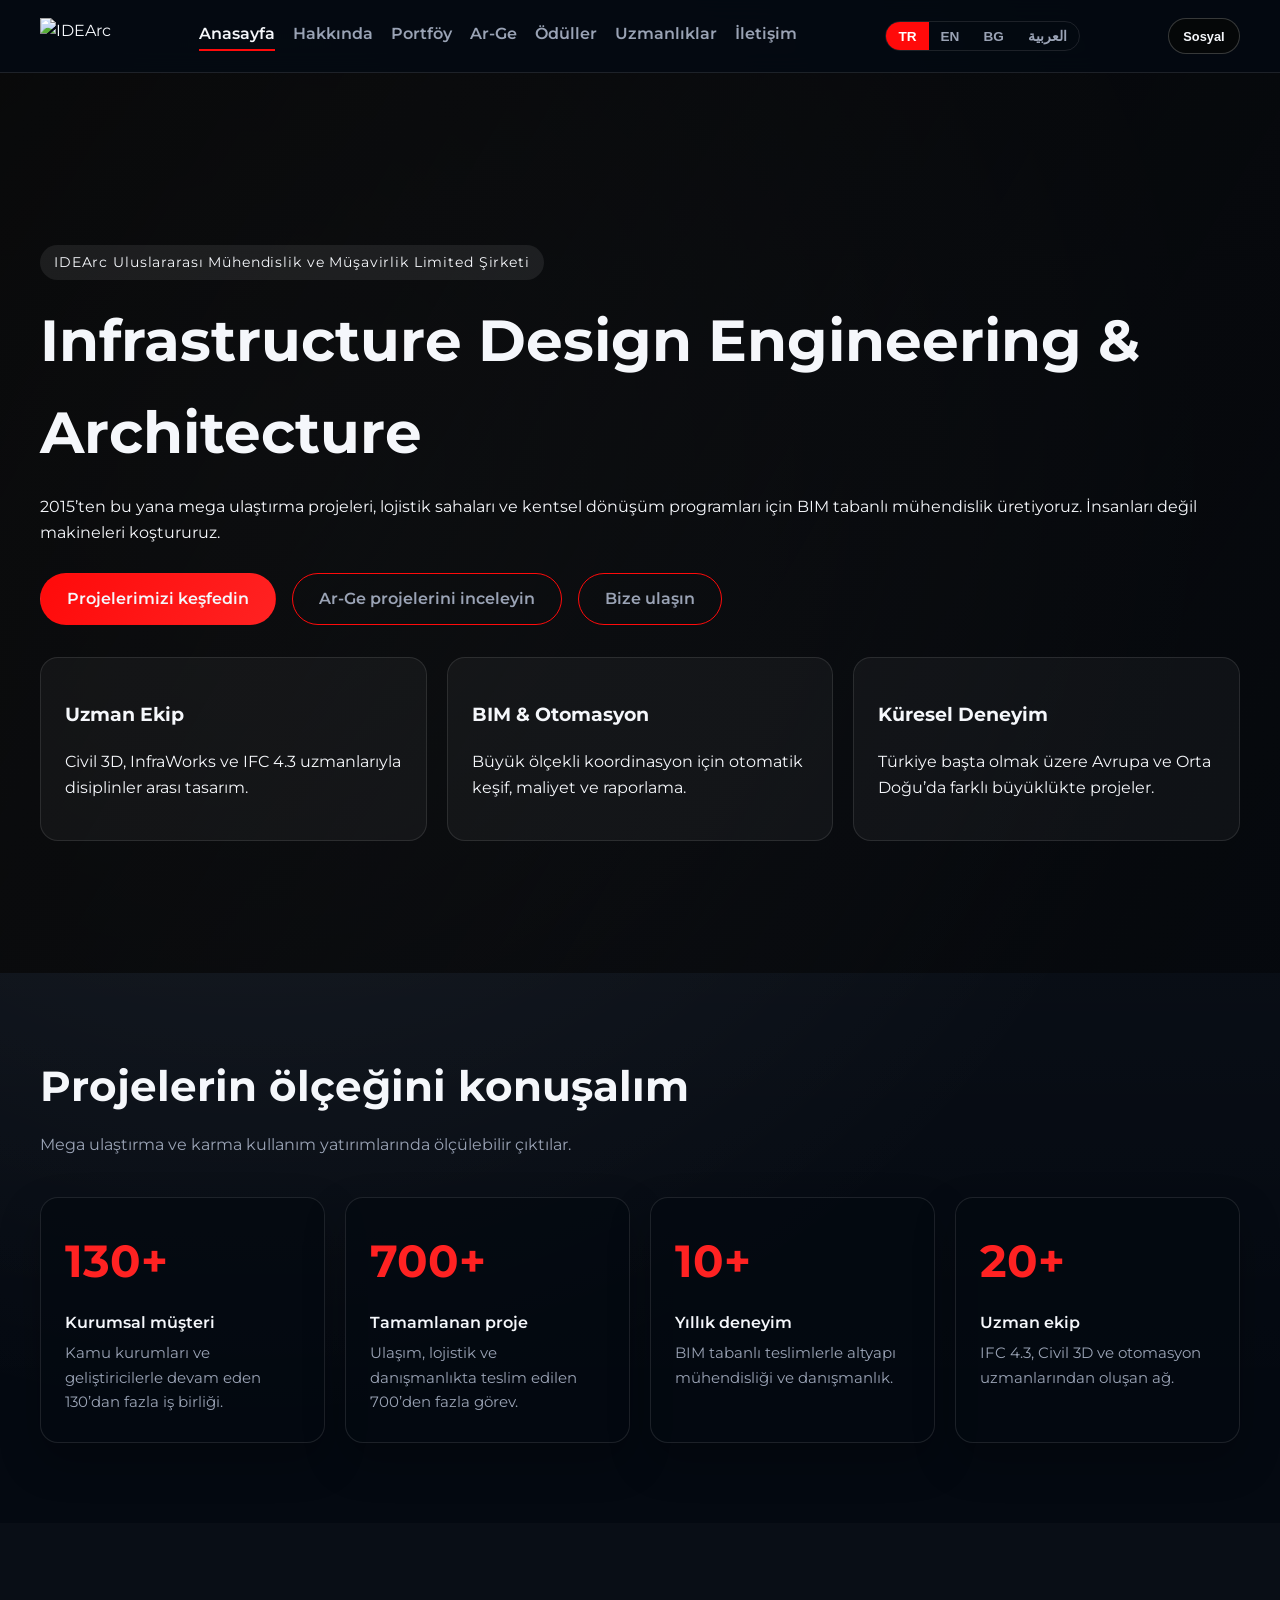
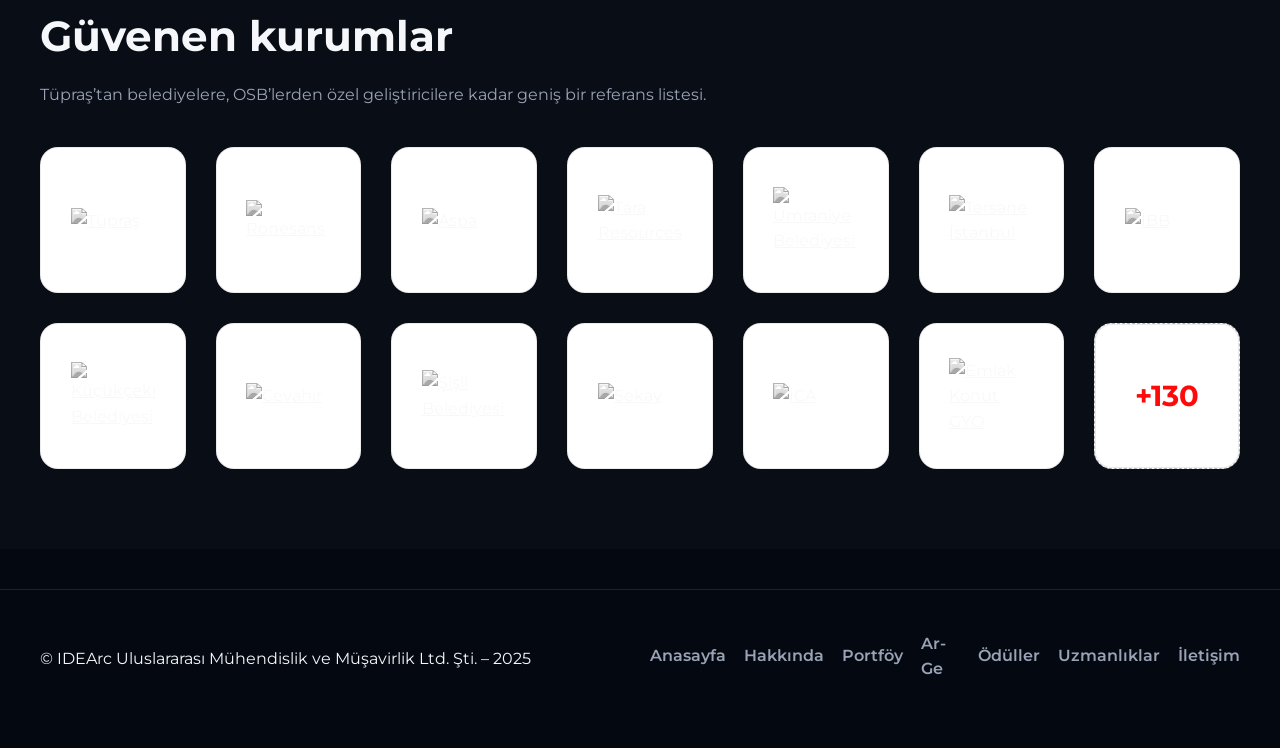
==== index.html @ c793e4f1 "Updated portfolio and awards." ====
<!DOCTYPE html>
<html lang="tr" data-lang="tr">
<head>
  <meta charset="UTF-8" />
  <meta name="viewport" content="width=device-width, initial-scale=1" />
  <title data-i18n="metaTitleHome">IDEArc | Altyapı tasarımı, BIM ve ulaştırma mühendisliği</title>
  <meta name="description" content="İstanbul merkezli IDEArc; mega ulaştırma ve lojistik yatırımları için BIM tabanlı altyapı tasarımı, yol projeleri ve otomasyon danışmanlığı sunar." data-i18n-meta="metaDescriptionHome" />
  <meta name="robots" content="index, follow" />
  <meta name="theme-color" content="#040911" />
  <link rel="canonical" href="https://idearc.com.tr/" />
  <link rel="preconnect" href="https://fonts.googleapis.com" />
  <link rel="preconnect" href="https://fonts.gstatic.com" crossorigin />
  <link href="https://fonts.googleapis.com/css2?family=Montserrat:wght@400;500;600;700&family=Roboto+Slab:wght@400;600&family=Cairo:wght@400;600&display=swap" rel="stylesheet" />
  <link rel="stylesheet" href="./assets/css/style.css" />
  <link rel="icon" type="image/png" sizes="128x128" href="./media/uploads/i.png" />
  <meta property="og:type" content="website" />
  <meta property="og:site_name" content="IDEArc" />
  <meta property="og:title" content="IDEArc | Altyapı tasarımı, BIM ve ulaştırma mühendisliği" data-i18n-meta="metaTitleHome" />
  <meta property="og:description" content="İstanbul merkezli IDEArc; mega ulaştırma ve lojistik yatırımları için BIM tabanlı altyapı tasarımı, yol projeleri ve otomasyon danışmanlığı sunar." data-i18n-meta="metaDescriptionHome" />
  <meta property="og:url" content="https://idearc.com.tr/" />
  <meta property="og:image" content="https://idearc.com.tr/media/uploads/i-1440x1440.png" />
  <meta property="og:image:width" content="1440" />
  <meta property="og:image:height" content="1440" />
  <meta property="og:image:alt" content="IDEArc logosu ve kurumsal arka plan" data-i18n-meta="ogImageAlt" />
  <meta property="og:locale" content="tr_TR" data-i18n-meta="ogLocale" />
  <meta name="twitter:card" content="summary_large_image" />
  <meta name="twitter:site" content="@idearccomtr" />
  <meta name="twitter:title" content="IDEArc | Altyapı tasarımı, BIM ve ulaştırma mühendisliği" data-i18n-meta="metaTitleHome" />
  <meta name="twitter:description" content="İstanbul merkezli IDEArc; mega ulaştırma ve lojistik yatırımları için BIM tabanlı altyapı tasarımı, yol projeleri ve otomasyon danışmanlığı sunar." data-i18n-meta="metaDescriptionHome" />
  <meta name="twitter:image" content="https://idearc.com.tr/media/uploads/i-1440x1440.png" />
  <meta name="twitter:image:alt" content="IDEArc logosu ve kurumsal arka plan" data-i18n-meta="ogImageAlt" />
  <script type="application/ld+json">
  {
    "@context": "https://schema.org",
    "@type": "Organization",
    "@id": "https://idearc.com.tr/#organization",
    "name": "IDEArc",
    "legalName": "IDEArc Uluslararası Mühendislik ve Müşavirlik Ltd. Şti.",
    "url": "https://idearc.com.tr/",
    "logo": "https://idearc.com.tr/media/uploads/idearc-small-shaded.png",
    "sameAs": [
      "https://www.linkedin.com/company/idearccomtr",
      "https://twitter.com/idearccomtr",
      "https://www.instagram.com/idearccomtr/",
      "https://www.facebook.com/idearccomtr",
      "https://www.youtube.com/@IDEArcLLC"
    ],
    "address": {
      "@type": "PostalAddress",
      "streetAddress": "Abide-i Hürriyet Cd. No:211/C Kat:3 D:96",
      "addressLocality": "Şişli",
      "addressRegion": "İstanbul",
      "postalCode": "34349",
      "addressCountry": "TR"
    },
    "contactPoint": {
      "@type": "ContactPoint",
      "telephone": "+90-212-823-1234",
      "email": "info@idearc.com.tr",
      "contactType": "sales"
    }
  }
  </script>
  <script type="application/ld+json">
  {
    "@context": "https://schema.org",
    "@graph": [
      {
        "@type": "WebSite",
        "@id": "https://idearc.com.tr/#website",
        "url": "https://idearc.com.tr/",
        "name": "IDEArc",
        "description": "İstanbul merkezli IDEArc; mega ulaştırma ve lojistik yatırımları için BIM tabanlı altyapı tasarımı, yol projeleri ve otomasyon danışmanlığı sunar.",
        "publisher": {
          "@id": "https://idearc.com.tr/#organization"
        },
        "inLanguage": "tr"
      },
      {
        "@type": "WebPage",
        "@id": "https://idearc.com.tr/#webpage",
        "url": "https://idearc.com.tr/",
        "name": "IDEArc | Altyapı tasarımı, BIM ve ulaştırma mühendisliği",
        "description": "İstanbul merkezli IDEArc; mega ulaştırma ve lojistik yatırımları için BIM tabanlı altyapı tasarımı, yol projeleri ve otomasyon danışmanlığı sunar.",
        "inLanguage": "tr",
        "isPartOf": {
          "@id": "https://idearc.com.tr/#website"
        },
        "about": {
          "@id": "https://idearc.com.tr/#organization"
        }
      },
      {
        "@type": "BreadcrumbList",
        "@id": "https://idearc.com.tr/#breadcrumb",
        "itemListElement": [
          {
            "@type": "ListItem",
            "position": 1,
            "name": "Anasayfa",
            "item": "https://idearc.com.tr/"
          }
        ]
      }
    ]
  }
  </script>
</head>
<body data-page="home" data-home="index.html">
  <svg xmlns="http://www.w3.org/2000/svg" aria-hidden="true" style="position:absolute;width:0;height:0;overflow:hidden">
    <symbol id="icon-ln" viewBox="0 0 24 24">
      <rect x="2.5" y="2.5" width="19" height="19" rx="3" ry="3" fill="none" stroke="currentColor" stroke-width="1.5" />
      <circle cx="8" cy="7" r="1" fill="currentColor" />
      <path d="M8 10.5v6.5" fill="none" stroke="currentColor" stroke-width="1.5" stroke-linecap="round" />
      <path d="M12.5 10.5v6.5" fill="none" stroke="currentColor" stroke-width="1.5" stroke-linecap="round" />
      <path d="M12.5 13.2c0-1.3 1-2.5 2.4-2.5s2.4 1.2 2.4 2.5v3.8" fill="none" stroke="currentColor" stroke-width="1.5" stroke-linecap="round" />
    </symbol>
    <symbol id="icon-tt" viewBox="0 0 24 24">
      <path d="M21 6.5a6.6 6.6 0 0 1-2 .6 3.3 3.3 0 0 0 1.5-1.9 6.3 6.3 0 0 1-2.2.9 3.3 3.3 0 0 0-5.7 2.2c0 .3 0 .6.1.9a9.4 9.4 0 0 1-6.8-3.4 3.3 3.3 0 0 0 1 4.4 3.2 3.2 0 0 1-1.5-.4v.1c0 1.5 1 3 2.6 3.4a3.4 3.4 0 0 1-1.5.1 3.3 3.3 0 0 0 3 2.2A6.7 6.7 0 0 1 3 17.5a9.4 9.4 0 0 0 5 1.5c6 0 9.4-5 9.4-9.4v-.4A6.6 6.6 0 0 0 21 6.5z" fill="none" stroke="currentColor" stroke-width="1.5" stroke-linecap="round" stroke-linejoin="round" />
    </symbol>
    <symbol id="icon-it" viewBox="0 0 24 24">
      <rect x="3" y="3" width="18" height="18" rx="5" ry="5" fill="none" stroke="currentColor" stroke-width="1.5" />
      <circle cx="12" cy="12" r="4" fill="none" stroke="currentColor" stroke-width="1.5" />
      <circle cx="17.2" cy="6.8" r="1" fill="currentColor" />
    </symbol>
    <symbol id="icon-fb" viewBox="0 0 24 24">
      <rect x="2.5" y="2.5" width="19" height="19" rx="3" ry="3" fill="none" stroke="currentColor" stroke-width="1.5" />
      <path d="M13.5 9.5V8.2c0-.8.6-1.4 1.4-1.4h1V4.5h-1.8a3 3 0 0 0-3 3v2h-2v2.4h2V19h2.4v-5.1h2.2l.3-2.4h-2.5z" fill="none" stroke="currentColor" stroke-width="1.5" stroke-linecap="round" stroke-linejoin="round" />
    </symbol>
    <symbol id="icon-yt" viewBox="0 0 24 24">
      <path d="M3.5 8.2c0-1.6 1.2-2.9 2.7-3 3.6-.3 7.2-.3 10.8 0 1.5.1 2.7 1.4 2.7 3v7.6c0 1.6-1.2 2.8-2.7 3-3.6.3-7.2.3-10.8 0-1.5-.2-2.7-1.4-2.7-3z" fill="none" stroke="currentColor" stroke-width="1.5" stroke-linejoin="round" />
      <path d="M10.2 9.1 15 12l-4.8 2.9z" fill="currentColor" />
    </symbol>
  </svg>

  <header class="site-header" id="anasayfa">
    <div class="container">
      <a class="logo" href="#anasayfa" data-scroll>
        <img src="./media/IDEArc_white.png" alt="IDEArc" />
        <span class="sr-only" data-i18n="brandName">IDEArc</span>
      </a>
      <button class="nav-toggle" type="button" data-nav-toggle aria-expanded="false" data-i18n="menuLabel">Menü</button>
      <nav id="primaryNav" aria-label="Ana menü">
        <a href="#anasayfa" data-scroll class="active" data-i18n="navHome">Anasayfa</a>
        <a href="./hakkinda.html" data-i18n="navAbout">Hakkında</a>
        <a href="./portfoy.html" data-i18n="navPortfolio">Portföy</a>
        <a href="./arge.html" data-i18n="navResearch">Ar-Ge</a>
        <a href="./oduller.html" data-i18n="navAwards">Ödüller</a>
        <a href="./uzmanliklar.html" data-i18n="navExpertise">Uzmanlıklar</a>
        <a href="./iletisim.html" data-i18n="navContact">İletişim</a>
      </nav>
      <div class="lang-toggle" role="group" aria-label="Language switcher">
        <button class="lang-btn active" data-lang-btn data-lang="tr">TR</button>
        <button class="lang-btn" data-lang-btn data-lang="en">EN</button>
        <button class="lang-btn" data-lang-btn data-lang="bg">BG</button>
        <button class="lang-btn" data-lang-btn data-lang="ar"><span class="lang-ar-long">العربية</span><span class="lang-ar-short">عربي</span></button>
      </div>
      <div class="social-compact">
        <button class="social-toggle" type="button" data-social-toggle aria-expanded="false" aria-controls="socialMenu" data-i18n="socialToggleLabel">Sosyal</button>
        <div class="socials" id="socialMenu" data-social-menu aria-label="Sosyal medya">
        <a href="https://www.linkedin.com/company/idearccomtr" target="_blank" rel="noopener" aria-label="LinkedIn">
          <svg aria-hidden="true"><use href="#icon-ln"></use></svg>
        </a>
        <a href="https://twitter.com/idearccomtr" target="_blank" rel="noopener" aria-label="Twitter">
          <svg aria-hidden="true"><use href="#icon-tt"></use></svg>
        </a>
        <a href="https://www.instagram.com/idearccomtr/" target="_blank" rel="noopener" aria-label="Instagram">
          <svg aria-hidden="true"><use href="#icon-it"></use></svg>
        </a>
        <a href="https://www.facebook.com/idearccomtr" target="_blank" rel="noopener" aria-label="Facebook">
          <svg aria-hidden="true"><use href="#icon-fb"></use></svg>
        </a>
        <a href="https://www.youtube.com/@IDEArcLLC" target="_blank" rel="noopener" aria-label="YouTube">
          <svg aria-hidden="true"><use href="#icon-yt"></use></svg>
        </a>
        </div>
      </div>
    </div>
  </header>

  <main>
  <section class="hero" aria-label="IDEArc hero" style="--hero-poster: url('./media/idearcHeroNew-poster.jpg');">
    <video autoplay muted loop playsinline poster="./media/idearcHeroNew-poster.jpg" data-hero-video>
      <source src="./media/idearcHeroNew.mp4" type="video/mp4" />
    </video>
    <div class="hero-content container">
      <span class="ticker" data-i18n="heroTicker">IDEArc Uluslararası Mühendislik ve Müşavirlik Limited Şirketi</span>
      <h1 data-i18n="heroHeading">Infrastructure Design Engineering &amp; Architecture</h1>
      <p data-i18n="heroDescription">2015’ten bu yana mega ulaştırma projeleri, lojistik sahaları ve kentsel dönüşüm programları için BIM tabanlı mühendislik üretiyoruz. İnsanları değil makineleri koştururuz.</p>
      <div class="hero-actions">
        <a class="btn primary" href="./portfoy.html" data-i18n="heroCTAProjects">Projelerimizi keşfedin</a>
        <a class="btn secondary" href="./arge.html" data-i18n="heroCTARd">Ar-Ge projelerini inceleyin</a>
        <a class="btn secondary" href="./iletisim.html" data-i18n="heroCTAContact">Bize ulaşın</a>
      </div>
      <div class="pill-grid" style="margin-top:32px;">
        <article class="pill">
          <h3 data-i18n="pillTeamTitle">Uzman Ekip</h3>
          <p data-i18n="pillTeamDesc">Civil 3D, InfraWorks ve IFC 4.3 uzmanlarıyla disiplinler arası tasarım.</p>
        </article>
        <article class="pill">
          <h3 data-i18n="pillBimTitle">BIM &amp; Otomasyon</h3>
          <p data-i18n="pillBimDesc">Büyük ölçekli koordinasyon için otomatik keşif, maliyet ve raporlama.</p>
        </article>
        <article class="pill">
          <h3 data-i18n="pillGlobalTitle">Küresel Deneyim</h3>
          <p data-i18n="pillGlobalDesc">Türkiye başta olmak üzere Avrupa ve Orta Doğu’da farklı büyüklükte projeler.</p>
        </article>
      </div>
    </div>
  </section>

  <section id="metrikler" class="section metrics">
    <div class="container">
      <div class="section-header">
        <h2 data-i18n="metricsTitle">Projelerin ölçeğini konuşalım</h2>
        <p data-i18n="metricsLead">Mega ulaştırma ve karma kullanım yatırımlarında ölçülebilir çıktılar.</p>
      </div>
      <div class="metrics-grid">
        <article class="metric-card">
          <span class="metric-value" data-i18n="metricCompaniesValue">130+</span>
          <p class="metric-label" data-i18n="metricCompaniesLabel">Kurumsal müşteri</p>
          <p class="metric-desc" data-i18n="metricCompaniesDesc">Kamu kurumları ve geliştiricilerle devam eden 130’dan fazla iş birliği.</p>
        </article>
        <article class="metric-card">
          <span class="metric-value" data-i18n="metricProjectsValue">700+</span>
          <p class="metric-label" data-i18n="metricProjectsLabel">Tamamlanan proje</p>
          <p class="metric-desc" data-i18n="metricProjectsDesc">Ulaşım, lojistik ve danışmanlıkta teslim edilen 700’den fazla görev.</p>
        </article>
        <article class="metric-card">
          <span class="metric-value" data-i18n="metricYearsValue">10+</span>
          <p class="metric-label" data-i18n="metricYearsLabel">Yıllık deneyim</p>
          <p class="metric-desc" data-i18n="metricYearsDesc">BIM tabanlı teslimlerle altyapı mühendisliği ve danışmanlık.</p>
        </article>
        <article class="metric-card">
          <span class="metric-value" data-i18n="metricTeamValue">20+</span>
          <p class="metric-label" data-i18n="metricTeamLabel">Uzman ekip</p>
          <p class="metric-desc" data-i18n="metricTeamDesc">IFC 4.3, Civil 3D ve otomasyon uzmanlarından oluşan ağ.</p>
        </article>
      </div>
    </div>
  </section>

  <section id="referanslar" class="section" style="background: rgba(255,255,255,0.02);">
    <div class="container">
      <div class="section-header">
        <h2 data-i18n="referencesTitle">Güvenen kurumlar</h2>
        <p data-i18n="referencesLead">Tüpraş’tan belediyelere, OSB’lerden özel geliştiricilere kadar geniş bir referans listesi.</p>
      </div>
      <div class="logos-grid" aria-label="Referans logoları">
        <a class="logo-square" href="https://www.tupras.com.tr" target="_blank" rel="noopener" aria-label="Tüpraş">
          <img src="./media/uploads/TUPRAS.jpg" alt="Tüpraş" />
        </a>
        <a class="logo-square" href="https://www.ronesans.com" target="_blank" rel="noopener" aria-label="Rönesans">
          <img src="./media/uploads/RONESANS.jpg" alt="Rönesans" />
        </a>
        <a class="logo-square" href="https://www.aspaeng.com" target="_blank" rel="noopener" aria-label="Aspa Engineering">
          <img src="./media/uploads/ASPA.jpg" alt="Aspa" />
        </a>
        <a class="logo-square" href="https://www.tararesources.com" target="_blank" rel="noopener" aria-label="Tara Resources">
          <img src="./media/uploads/TARARESOURCES.jpg" alt="Tara Resources" />
        </a>
        <a class="logo-square" href="https://www.umraniye.bel.tr" target="_blank" rel="noopener" aria-label="Ümraniye Belediyesi">
          <img src="./media/uploads/UMRANIYE.jpg" alt="Ümraniye Belediyesi" />
        </a>
        <a class="logo-square" href="https://tersaneistanbul.com" target="_blank" rel="noopener" aria-label="Tersane İstanbul">
          <img src="./media/uploads/TERSANEISTANBUL.jpg" alt="Tersane İstanbul" />
        </a>
        <a class="logo-square" href="https://www.ibb.istanbul" target="_blank" rel="noopener" aria-label="İstanbul Büyükşehir Belediyesi">
          <img src="./media/uploads/IBB.jpg" alt="İBB" />
        </a>
        <a class="logo-square" href="https://www.kucukcekmece.istanbul" target="_blank" rel="noopener" aria-label="Küçükçekmece Belediyesi">
          <img src="./media/uploads/KUCUKCEKMECE.jpg" alt="Küçükçekmece Belediyesi" />
        </a>
        <a class="logo-square" href="http://www.cevahir.com.tr/" target="_blank" rel="noopener" aria-label="Cevahir">
          <img src="./media/CEVAHIR-LOGO-TAAH.png" alt="Cevahir" />
        </a>
        <a class="logo-square" href="https://www.sisli.bel.tr" target="_blank" rel="noopener" aria-label="Şişli Belediyesi">
          <img src="./media/uploads/SISLIBEL.jpg" alt="Şişli Belediyesi" />
        </a>
        <a class="logo-square" href="https://www.sekay.com.tr" target="_blank" rel="noopener" aria-label="Sekay">
          <img src="./media/uploads/SEKAY.jpg" alt="Sekay" />
        </a>
        <a class="logo-square" href="https://ica-isletme.com/" target="_blank" rel="noopener" aria-label="ICA">
          <img src="./media/ICA2.jpg" alt="ICA" />
        </a>
        <a class="logo-square" href="https://www.emlakkonut.com.tr" target="_blank" rel="noopener" aria-label="Emlak Konut GYO">
          <img src="./media/uploads/EMLAKKONUTGYO.jpg" alt="Emlak Konut GYO" />
        </a>
        <div class="logo-square more-references">+130</div>
      </div>
    </div>
  </section>
  </main>

  <footer class="site-footer">
    <div class="container footer-grid">
      <p data-i18n="footerNote">© IDEArc Uluslararası Mühendislik ve Müşavirlik Ltd. Şti. – 2025</p>
      <nav aria-label="Alt menü">
        <a href="#anasayfa" data-scroll data-i18n="navHome">Anasayfa</a>
        <a href="./hakkinda.html" data-i18n="navAbout">Hakkında</a>
        <a href="./portfoy.html" data-i18n="navPortfolio">Portföy</a>
        <a href="./arge.html" data-i18n="navResearch">Ar-Ge</a>
        <a href="./oduller.html" data-i18n="navAwards">Ödüller</a>
        <a href="./uzmanliklar.html" data-i18n="navExpertise">Uzmanlıklar</a>
        <a href="./iletisim.html" data-i18n="navContact">İletişim</a>
      </nav>
    </div>
  </footer>

  <script type="module" src="./assets/js/app.js"></script>
</body>
</html>
---- assets/css/style.css ----
:root {
  --bg: #040911;
  --bg-alt: #0b1624;
  --text: #f5f7fb;
  --muted: #9aa3b5;
  --accent: #ff0a0a;
  --accent-alt: #ff2222;
  --card: rgba(255, 255, 255, 0.04);
  --border: rgba(255, 255, 255, 0.1);
  --radius: 18px;
  --max-width: 1200px;
  font-family: 'Montserrat', 'Roboto Slab', 'Segoe UI', system-ui, -apple-system, BlinkMacSystemFont, 'Helvetica Neue', sans-serif;
  color-scheme: dark;
}

* {
  box-sizing: border-box;
}

body {
  margin: 0;
  min-height: 100vh;
  background: radial-gradient(circle at 20% 20%, rgba(255, 255, 255, 0.08), transparent 45%),
              var(--bg);
  color: var(--text);
  line-height: 1.6;
  scrollbar-width: none;
}

body::-webkit-scrollbar {
  width: 0;
  height: 0;
}

body[dir="rtl"] {
  direction: rtl;
  font-family: 'Cairo', 'Montserrat', 'Roboto Slab', sans-serif;
}

a {
  color: inherit;
}

a:hover {
  color: var(--accent);
}

img {
  max-width: 100%;
  display: block;
}

.container {
  width: min(94%, var(--max-width));
  margin: 0 auto;
}

.sr-only {
  position: absolute;
  width: 1px;
  height: 1px;
  padding: 0;
  margin: -1px;
  overflow: hidden;
  clip: rect(0, 0, 0, 0);
  white-space: nowrap;
  border: 0;
}

.site-header {
  position: sticky;
  top: 0;
  z-index: 20;
  background: rgba(4, 9, 17, 0.9);
  backdrop-filter: blur(12px);
  border-bottom: 1px solid var(--border);
}

.site-header .container {
  display: flex;
  align-items: center;
  justify-content: space-between;
  padding: 18px 0;
  gap: 20px;
}

.logo {
  display: inline-flex;
  align-items: center;
  gap: 0.75rem;
  text-decoration: none;
}

.logo img {
  height: 36px;
  width: auto;
  display: block;
}

nav {
  display: flex;
  align-items: center;
  gap: 18px;
}

nav a {
  text-decoration: none;
  font-weight: 600;
  color: var(--muted);
  padding-bottom: 3px;
  border-bottom: 2px solid transparent;
}

nav a.active,
nav a:focus-visible,
nav a:hover {
  color: var(--text);
  border-bottom-color: var(--accent);
}

.lang-toggle {
  display: inline-flex;
  border: 1px solid var(--border);
  border-radius: 999px;
  overflow: hidden;
}

.lang-btn {
  background: transparent;
  border: none;
  color: var(--muted);
  padding: 6px 12px;
  font-size: 0.85rem;
  font-weight: 600;
  cursor: pointer;
}

.lang-btn.active {
  background: var(--accent);
  color: #fff;
}

.lang-ar-long {
  display: inline;
}

.lang-ar-short {
  display: none;
}

.nav-toggle {
  display: none;
  background: transparent;
  border: 1px solid var(--border);
  color: var(--text);
  padding: 8px 14px;
  border-radius: 999px;
  font-size: 0.9rem;
}

.socials {
  display: flex;
  gap: 12px;
}

.social-compact {
  position: relative;
  display: inline-flex;
  align-items: center;
}

.social-toggle {
  display: none;
  align-items: center;
  justify-content: center;
  min-width: 72px;
  height: 36px;
  padding: 0 12px;
  border-radius: 999px;
  border: 1px solid rgba(255, 255, 255, 0.2);
  background: #050708;
  color: var(--text);
  font-size: 0.8rem;
  font-weight: 600;
  cursor: pointer;
  transition: background 0.2s ease, border-color 0.2s ease;
}

.social-toggle:hover,
.social-toggle:focus-visible {
  background: #0f151b;
  border-color: rgba(255, 255, 255, 0.4);
}

.socials a {
  display: grid;
  place-items: center;
  width: 36px;
  height: 36px;
  border-radius: 6px;
  border: 1px solid rgba(255, 255, 255, 0.2);
  color: var(--text);
  background: #050708;
  text-decoration: none;
  font-size: 0.85rem;
  overflow: hidden;
  transition: background 0.2s ease, border-color 0.2s ease;
}

.socials a:hover {
  background: #0f151b;
  border-color: rgba(255, 255, 255, 0.4);
}

.socials img,
.socials svg {
  width: 18px;
  height: 18px;
  display: block;
  object-fit: contain;
}

.socials img {
  filter: grayscale(1);
  opacity: 0.85;
}

.socials svg {
  opacity: 0.95;
}

.hero {
  position: relative;
  min-height: 100vh;
  display: flex;
  align-items: center;
  justify-content: center;
  overflow: hidden;
  background-position: center;
  background-size: cover;
  background-repeat: no-repeat;
}

.hero video,
.hero::after {
  position: absolute;
  inset: 0;
  width: 100%;
  height: 100%;
  object-fit: cover;
}

.hero::after {
  content: '';
  background: linear-gradient(120deg, rgba(4, 9, 17, 0.9), rgba(4, 9, 17, 0.4));
  filter: grayscale(1);
}

.hero video {
  filter: grayscale(1);
}

@media (prefers-reduced-motion: reduce) {
  .hero {
    background-image: var(--hero-poster, none);
  }

  .hero video {
    display: none;
  }
}

html.save-data .hero,
html.reduce-motion .hero {
  background-image: var(--hero-poster, none);
}

html.save-data .hero video,
html.reduce-motion .hero video {
  display: none;
}

.hero-content {
  position: relative;
  z-index: 2;
  text-align: left;
  padding: 120px 0 80px;
}

.hero-content h1 {
  font-size: clamp(2.4rem, 5vw, 3.6rem);
  margin: 14px 0;
}

.ticker {
  display: inline-flex;
  align-items: center;
  gap: 10px;
  padding: 6px 14px;
  border-radius: 999px;
  background: rgba(255, 255, 255, 0.08);
  font-size: 0.9rem;
  letter-spacing: 0.06em;
}

.hero-actions {
  margin-top: 28px;
  display: flex;
  flex-wrap: wrap;
  gap: 16px;
}

.btn {
  border: none;
  border-radius: 999px;
  padding: 12px 26px;
  font-weight: 600;
  font-size: 1rem;
  cursor: pointer;
  text-decoration: none;
  display: inline-flex;
  align-items: center;
  gap: 12px;
  color: var(--text);
  transition: color 0.2s ease, background 0.2s ease, border-color 0.2s ease, box-shadow 0.2s ease, transform 0.15s ease;
}

.btn.primary {
  border: 1px solid transparent;
  color: var(--text);
  background: linear-gradient(120deg, var(--accent), var(--accent-alt));
}

.btn.secondary {
  border: 1px solid var(--accent);
  color: var(--muted);
  background: transparent;
}

.btn:hover,
.btn:focus-visible {
  color: var(--text);
  text-decoration: none;
}

.btn.primary:hover,
.btn.primary:focus-visible {
  color: var(--text);
  border-color: #fff;
  box-shadow: none;
}

.btn.secondary:hover,
.btn.secondary:focus-visible {
  color: var(--text);
  border-color: var(--accent);
}

.section {
  padding: 80px 0;
}

.section-header {
  max-width: 720px;
  margin-bottom: 40px;
}

.section-header h2 {
  margin: 0 0 12px;
  font-size: clamp(2rem, 4vw, 2.6rem);
}

.section-header p {
  margin: 0;
  color: var(--muted);
}

.pill-grid,
.expertise-grid,
.contact-grid {
  display: grid;
  gap: 20px;
}

.pill-grid {
  grid-template-columns: repeat(auto-fit, minmax(220px, 1fr));
}

.pill {
  border-radius: var(--radius);
  border: 1px solid var(--border);
  padding: 24px;
  background: var(--card);
}

.about-wrapper {
  display: grid;
  grid-template-columns: repeat(auto-fit, minmax(260px, 1fr));
  gap: 24px;
}

.about-card {
  border: 1px solid var(--border);
  border-radius: var(--radius);
  padding: 24px;
  background: rgba(255, 255, 255, 0.02);
}

.mission-quote {
  margin-top: 16px;
  font-style: italic;
  color: var(--muted);
  border-left: 3px solid var(--accent);
  padding-left: 14px;
}

.word-cloud-card {
  display: flex;
  flex-direction: column;
  gap: 16px;
}

.word-cloud-html {
  border: 1px solid var(--border);
  border-radius: var(--radius);
  background: var(--card);
  padding: 18px;
  min-height: 220px;
  display: flex;
  flex-wrap: wrap;
  gap: 12px;
  justify-content: center;
  align-items: center;
  position: relative;
}

.word-cloud-html span {
  font-weight: 600;
  transition: text-shadow 1s ease, opacity 1s ease;
  cursor: pointer;
  line-height: 1.2;
}

.word-cloud-html span:hover,
.word-cloud-html span:focus-visible {
  text-shadow: 0 0 10px rgba(255, 255, 255, 0.9);
  opacity: 0.6;
}

@media (max-width: 640px) {
  .word-cloud-html {
    min-height: 220px;
  }
}

.awards-grid {
  display: grid;
  grid-template-columns: repeat(auto-fit, minmax(280px, 1fr));
  gap: 20px;
  margin-top: 32px;
}

.award-card {
  border: 1px solid var(--border);
  border-radius: var(--radius);
  background: var(--card);
  padding: 20px;
  display: flex;
  gap: 18px;
  align-items: stretch;
  position: relative;
  overflow: hidden;
}

.award-card::after {
  content: '';
  position: absolute;
  inset: 0;
  pointer-events: none;
  background: linear-gradient(120deg, rgba(255, 255, 255, 0.04), rgba(255, 255, 255, 0));
}

.award-count {
  font-size: 2rem;
  font-weight: 700;
  color: var(--accent);
  line-height: 1;
  min-width: 44px;
}

.award-content {
  display: flex;
  flex-direction: column;
  gap: 10px;
  flex: 1;
}

.award-badge {
  width: 72px;
  height: 72px;
  margin-top: auto;
  padding-top: 12px;
}

.award-wreath {
  width: 100%;
  height: 100%;
  color: #f6c243;
  filter: drop-shadow(0 8px 22px rgba(246, 194, 67, 0.25));
}

.award-wreath use {
  fill: none;
  stroke: currentColor;
}

.award-wreath text {
  font-family: 'Roboto Slab', 'Montserrat', sans-serif;
  letter-spacing: 0.05em;
}

.award-content h3 {
  margin: 0;
  font-size: 1.15rem;
}

.award-summary {
  margin: 8px 0 0;
  color: var(--muted);
  font-weight: 500;
}

.portfolio-grid,
.research-grid {
  display: grid;
  grid-template-columns: repeat(auto-fit, minmax(280px, 1fr));
  gap: 20px;
}

.project-card {
  border-radius: var(--radius);
  border: 1px solid var(--border);
  overflow: hidden;
  background: var(--card);
  display: flex;
  flex-direction: column;
}

.rd-project-card {
  width: 100%;
  padding: 0;
  border: 1px solid var(--border);
  text-align: left;
  font: inherit;
  color: inherit;
  background: var(--card);
  cursor: pointer;
  appearance: none;
  transition: transform 0.2s ease, border-color 0.2s ease, box-shadow 0.2s ease;
}

.rd-project-card:hover,
.rd-project-card:focus-visible {
  transform: translateY(-3px);
  border-color: rgba(255, 255, 255, 0.35);
  box-shadow: 0 14px 30px rgba(0, 0, 0, 0.3);
}

.rd-project-card:focus-visible {
  outline: 2px solid var(--accent);
  outline-offset: 2px;
}

.portfolio-modal-trigger {
  cursor: pointer;
  transition: transform 0.2s ease, border-color 0.2s ease, box-shadow 0.2s ease;
}

.portfolio-modal-trigger:hover,
.portfolio-modal-trigger:focus-visible {
  transform: translateY(-3px);
  border-color: rgba(255, 255, 255, 0.35);
  box-shadow: 0 14px 30px rgba(0, 0, 0, 0.3);
}

.portfolio-modal-trigger:focus-visible {
  outline: 2px solid var(--accent);
  outline-offset: 2px;
}

.project-card img {
  width: 100%;
  height: 200px;
  object-fit: cover;
}

.project-body {
  padding: 20px;
  display: flex;
  flex-direction: column;
  gap: 12px;
  flex: 1;
}

.badges {
  display: flex;
  flex-wrap: wrap;
  gap: 8px;
}

.badge {
  font-size: 0.8rem;
  padding: 4px 10px;
  border-radius: 999px;
  border: 1px solid var(--border);
  color: var(--muted);
}

.research-noscript {
  margin-top: 24px;
  border: 1px dashed var(--border);
  border-radius: 14px;
  padding: 14px 16px;
  color: var(--muted);
}

.rd-modal-overlay {
  position: fixed;
  inset: 0;
  z-index: 80;
  display: grid;
  place-items: center;
  padding: 22px 16px;
  background: rgba(4, 9, 17, 0.86);
  backdrop-filter: blur(5px);
}

.rd-modal {
  width: min(860px, 100%);
  max-height: calc(100vh - 44px);
  overflow-y: auto;
  border-radius: var(--radius);
  border: 1px solid var(--border);
  background: linear-gradient(180deg, rgba(11, 22, 36, 0.95), rgba(4, 9, 17, 0.96));
  box-shadow: 0 24px 55px rgba(0, 0, 0, 0.45);
  padding: 24px;
  display: grid;
  gap: 16px;
}

.rd-modal-header {
  display: flex;
  align-items: flex-start;
  justify-content: space-between;
  gap: 14px;
}

.rd-modal-header h3 {
  margin: 0;
  font-size: clamp(1.2rem, 2.4vw, 1.6rem);
}

.rd-modal-close {
  border: 1px solid var(--border);
  background: rgba(255, 255, 255, 0.03);
  color: var(--text);
  border-radius: 999px;
  padding: 7px 14px;
  font-size: 0.88rem;
  cursor: pointer;
}

.rd-modal-close:hover,
.rd-modal-close:focus-visible {
  border-color: var(--accent);
  color: #fff;
}

.rd-modal-teaser {
  margin: 0;
  color: var(--muted);
}

.rd-modal-tags {
  margin-top: -4px;
}

.rd-modal-media img {
  width: 100%;
  height: 260px;
  object-fit: cover;
  border-radius: 14px;
  border: 1px solid var(--border);
}

.rd-modal-content {
  display: grid;
  grid-template-columns: repeat(auto-fit, minmax(210px, 1fr));
  gap: 14px;
}

.rd-modal-block {
  border: 1px solid var(--border);
  border-radius: 14px;
  background: rgba(255, 255, 255, 0.02);
  padding: 14px;
}

.rd-modal-block h4 {
  margin: 0 0 8px;
  font-size: 0.95rem;
  color: var(--accent-alt);
}

.rd-modal-block p {
  margin: 0;
  color: var(--muted);
}

.rd-modal-link {
  width: fit-content;
}

.metrics {
  background: linear-gradient(180deg, rgba(255, 255, 255, 0.02), transparent 80%);
}

.metrics-grid {
  display: grid;
  gap: 20px;
  grid-template-columns: repeat(auto-fit, minmax(200px, 1fr));
}

.metric-card {
  border: 1px solid var(--border);
  border-radius: var(--radius);
  padding: 28px 24px;
  background: rgba(4, 9, 17, 0.7);
  box-shadow: 0 18px 40px rgba(0, 0, 0, 0.25);
  min-height: 200px;
}

.metric-value {
  font-size: clamp(2rem, 4vw, 2.8rem);
  font-weight: 700;
  color: var(--accent-alt);
  display: block;
  margin-bottom: 12px;
}

.metric-label {
  font-size: 1rem;
  font-weight: 600;
  margin: 0 0 6px;
}

.metric-desc {
  margin: 0;
  color: var(--muted);
  font-size: 0.95rem;
}

.portfolio-cta {
  margin-top: 30px;
  display: flex;
  flex-wrap: wrap;
  gap: 12px;
}

.logos-grid {
  display: grid;
  grid-template-columns: repeat(auto-fit, minmax(140px, 1fr));
  gap: 30px;
  align-items: center;
}

.logos-grid img {
  width: 100%;
  filter: grayscale(1);
  opacity: 0.8;
  transition: opacity 0.2s;
}

.logos-grid .logo-square {
  background: #fff;
  border-radius: var(--radius);
  padding: 20px;
  display: flex;
  align-items: center;
  justify-content: center;
  aspect-ratio: 1 / 1;
  box-shadow: inset 0 0 0 1px rgba(0, 0, 0, 0.08);
}

.logos-grid .logo-square img {
  width: 80%;
  height: auto;
}

.logos-grid img:hover {
  opacity: 1;
  filter: grayscale(0.1);
}

.more-references {
  border: 1px dashed rgba(0, 0, 0, 0.3);
  font-size: 1.8rem;
  font-weight: 700;
  color: var(--accent);
  justify-content: center;
  min-height: 140px;
}

.expertise-grid {
  grid-template-columns: repeat(auto-fit, minmax(240px, 1fr));
}

.expertise-card {
  border-radius: var(--radius);
  padding: 24px;
  border: 1px solid var(--border);
  background: linear-gradient(180deg, rgba(255, 255, 255, 0.03), rgba(255, 255, 255, 0.01));
}

.expertise-card h3 {
  margin-top: 0;
}

.contact-grid {
  grid-template-columns: repeat(auto-fit, minmax(280px, 1fr));
  gap: 30px;
}

.contact-card,
.form-card {
  border-radius: var(--radius);
  border: 1px solid var(--border);
  padding: 26px;
  background: var(--card);
}

.contact-list {
  list-style: none;
  padding: 0;
  margin: 18px 0 0;
  display: grid;
  gap: 12px;
}

.contact-list span {
  display: block;
  color: var(--muted);
  font-size: 0.9rem;
}

.contact-list a {
  color: inherit;
  text-decoration: none;
}

.contact-list a:hover {
  color: var(--accent);
}

.form-card form {
  display: grid;
  gap: 16px;
}

label {
  display: grid;
  gap: 6px;
  color: var(--muted);
  font-size: 0.9rem;
}

input,
textarea {
  width: 100%;
  border-radius: 12px;
  border: 1px solid var(--border);
  padding: 12px 14px;
  background: rgba(255, 255, 255, 0.02);
  color: var(--text);
  font: inherit;
}

textarea {
  resize: vertical;
  min-height: 140px;
}

.status {
  min-height: 24px;
  color: var(--muted);
}

.human-check {
  display: flex;
  align-items: center;
  gap: 10px;
  font-size: 0.9rem;
  color: var(--text);
}

.human-check input {
  width: auto;
  accent-color: var(--accent);
}

.robot-tag {
  font-size: 0.8rem;
  font-weight: 600;
  color: var(--muted);
  letter-spacing: 0.04em;
}

.map-wrapper iframe {
  width: 100%;
  height: 320px;
  border: 0;
  border-radius: var(--radius);
  filter: grayscale(0.1) contrast(1.1);
}

.site-footer {
  padding: 40px 0 60px;
  border-top: 1px solid var(--border);
  margin-top: 40px;
}

.site-footer .footer-grid {
  display: grid;
  gap: 20px;
  grid-template-columns: repeat(auto-fit, minmax(260px, 1fr));
  align-items: center;
}

.site-footer nav {
  justify-content: flex-end;
}

@media (min-width: 961px) {
  .social-toggle {
    display: inline-flex;
  }

  .social-compact .socials {
    display: none;
    position: absolute;
    top: calc(100% + 10px);
    right: 0;
    z-index: 25;
    padding: 10px;
    border: 1px solid var(--border);
    border-radius: 12px;
    background: rgba(4, 9, 17, 0.96);
    backdrop-filter: blur(10px);
    box-shadow: 0 12px 30px rgba(0, 0, 0, 0.35);
  }

  .social-compact .socials.open {
    display: flex;
  }

  body[dir="rtl"] .social-compact .socials {
    right: auto;
    left: 0;
  }
}

@media (min-width: 961px) and (max-width: 1200px) {
  .site-header .container {
    gap: 12px;
  }

  .site-header nav {
    gap: 12px;
  }

  .site-header nav a {
    font-size: 0.92rem;
  }

  .lang-ar-long {
    display: none;
  }

  .lang-ar-short {
    display: inline;
  }
}

@media (max-width: 960px) {
  .site-header .container {
    flex-wrap: wrap;
    gap: 12px 16px;
  }

  .site-header nav {
    display: none;
  }

  .site-header nav.open {
    display: flex;
    position: fixed;
    inset: 0;
    width: 100vw;
    min-height: 100vh;
    background: rgba(4, 9, 17, 0.95);
    flex-direction: column;
    justify-content: center;
    align-items: center;
    gap: 24px;
    padding: 60px 20px;
    z-index: 50;
    overflow-y: auto;
  }

  .nav-toggle {
    display: inline-flex;
  }

  .lang-toggle,
  .social-compact {
    display: flex;
    width: 100%;
    justify-content: center;
    order: 5;
  }

  .social-toggle {
    display: none;
  }

  .social-compact .socials {
    position: static;
    display: flex;
    padding: 0;
    border: 0;
    box-shadow: none;
    background: transparent;
  }
}

body.nav-open {
  overflow: hidden;
}

body.modal-open {
  overflow: hidden;
}

@media (max-width: 640px) {
  .site-header .container {
    width: 100%;
    padding: 14px 16px;
    flex-wrap: wrap;
    gap: 12px;
  }

  .nav-toggle {
    margin-left: auto;
  }

  .hero-content {
    text-align: center;
  }

  .hero-actions {
    justify-content: center;
  }

  .portfolio-cta,
  .site-footer nav {
    justify-content: center;
  }

  .rd-modal {
    padding: 18px;
  }

  .rd-modal-media img {
    height: 190px;
  }

  .rd-modal-link {
    width: 100%;
    text-align: center;
  }
}

@media (max-width: 768px) {
  .section {
    padding: 64px 0;
  }

  .hero {
    min-height: auto;
  }

  .hero-content {
    padding: 100px 0 60px;
    text-align: center;
  }

  .hero-content h1 {
    font-size: clamp(2rem, 7vw, 2.8rem);
  }

  .ticker {
    width: fit-content;
    margin: 0 auto;
    font-size: 0.8rem;
  }

  .hero-actions {
    flex-direction: column;
    gap: 12px;
  }

  .hero-actions .btn {
    width: 100%;
    text-align: center;
  }

  .pill-grid,
  .metrics-grid {
    grid-template-columns: repeat(auto-fit, minmax(180px, 1fr));
  }

  .logos-grid {
    grid-template-columns: repeat(auto-fit, minmax(120px, 1fr));
  }

  .logos-grid .logo-square {
    padding: 16px;
  }

  .contact-grid {
    grid-template-columns: 1fr;
  }

  .map-wrapper iframe {
    height: 260px;
  }
}

@media (max-width: 480px) {
  body {
    line-height: 1.5;
  }

  .site-header .container {
    padding: 12px;
  }

  .logo img {
    height: 30px;
  }

  .hero-content {
    padding-top: 80px;
  }

  .pill-grid,
  .metrics-grid,
  .logos-grid {
    grid-template-columns: 1fr;
  }

  .logo-square {
    padding: 14px;
  }

  .more-references {
    min-height: 110px;
    font-size: 1.5rem;
  }

  .portfolio-cta .btn,
  .contact-grid button {
    flex: 1;
  }

  .contact-card,
  .form-card {
    padding: 20px;
  }

  .nav-toggle {
    padding: 6px 12px;
  }
}
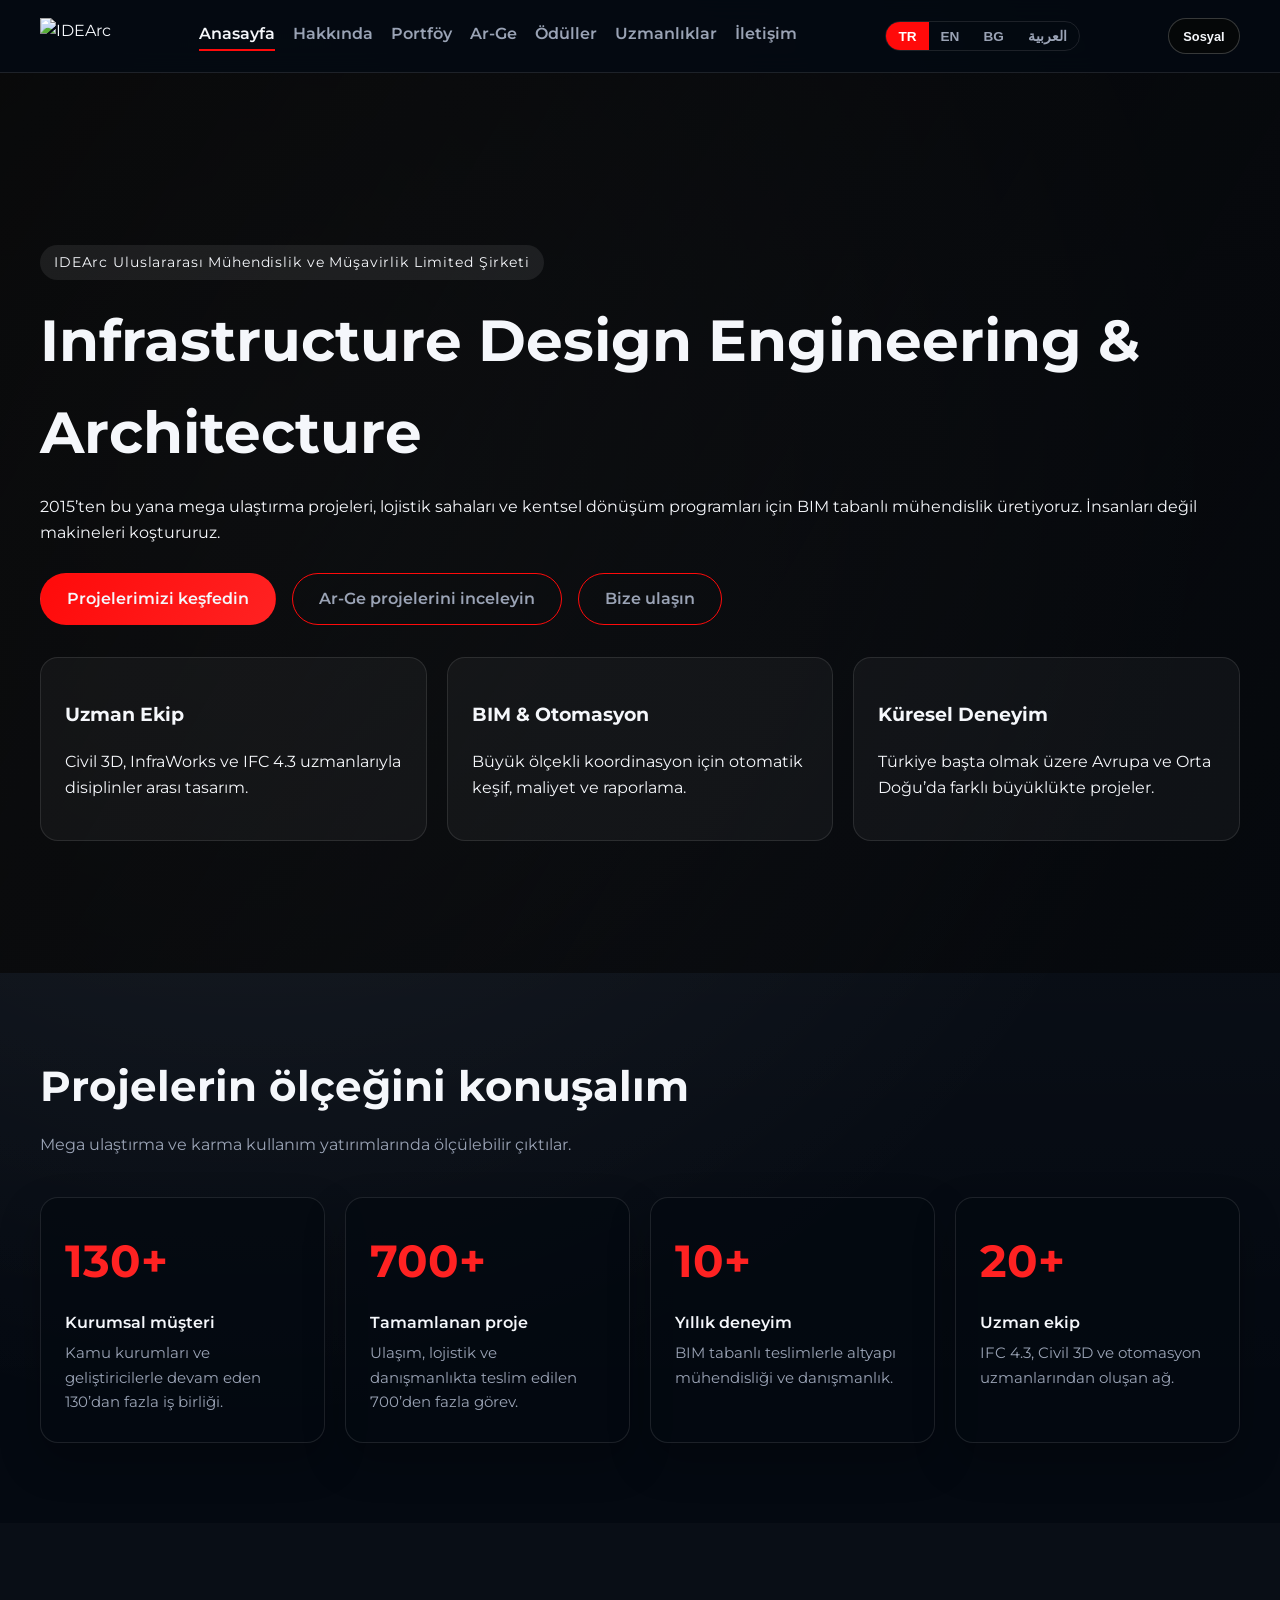
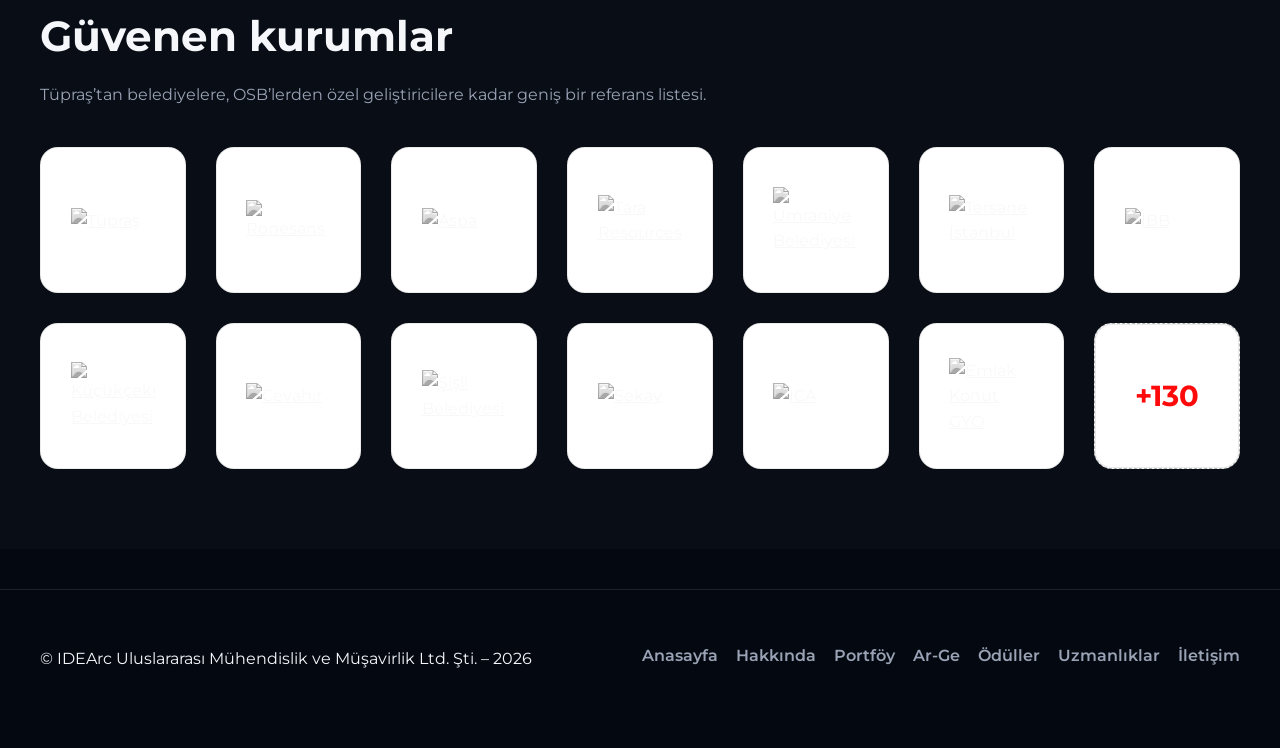
==== commit efede2d8: "Updated year and added Libya office" ====
--- a/index.html
+++ b/index.html
@@ -294,7 +294,7 @@
 
   <footer class="site-footer">
     <div class="container footer-grid">
-      <p data-i18n="footerNote">© IDEArc Uluslararası Mühendislik ve Müşavirlik Ltd. Şti. – 2025</p>
+      <p data-i18n="footerNote">© IDEArc Uluslararası Mühendislik ve Müşavirlik Ltd. Şti. – 2026</p>
       <nav aria-label="Alt menü">
         <a href="#anasayfa" data-scroll data-i18n="navHome">Anasayfa</a>
         <a href="./hakkinda.html" data-i18n="navAbout">Hakkında</a>
--- a/assets/css/style.css
+++ b/assets/css/style.css
@@ -495,24 +495,50 @@
   flex: 1;
 }
 
-.award-badge {
-  width: 72px;
-  height: 72px;
-  margin-top: auto;
-  padding-top: 12px;
-}
-
-.award-wreath {
-  width: 100%;
-  height: 100%;
-  color: #f6c243;
-  filter: drop-shadow(0 8px 22px rgba(246, 194, 67, 0.25));
-}
-
-.award-wreath use {
-  fill: none;
-  stroke: currentColor;
-}
+.award-badge {
+  width: 72px;
+  height: 72px;
+  margin-top: auto;
+  padding-top: 12px;
+}
+
+.award-badge-label {
+  width: auto;
+  height: auto;
+  max-width: 100%;
+}
+
+.award-badge-text {
+  width: auto;
+  max-width: 100%;
+  min-height: 40px;
+  display: inline-flex;
+  align-items: center;
+  justify-content: center;
+  padding: 6px 10px;
+  border: 1px solid rgba(246, 194, 67, 0.72);
+  border-radius: 999px;
+  background: rgba(246, 194, 67, 0.12);
+  color: #f6c243;
+  font-weight: 600;
+  font-size: 0.78rem;
+  letter-spacing: 0.03em;
+  text-transform: uppercase;
+  text-align: center;
+  white-space: nowrap;
+}
+
+.award-wreath {
+  width: 100%;
+  height: 100%;
+  color: #f6c243;
+  filter: drop-shadow(0 8px 22px rgba(246, 194, 67, 0.25));
+}
+
+.award-wreath use {
+  fill: currentColor;
+  stroke: none;
+}
 
 .award-wreath text {
   font-family: 'Roboto Slab', 'Montserrat', sans-serif;
@@ -535,6 +561,10 @@
   display: grid;
   grid-template-columns: repeat(auto-fit, minmax(280px, 1fr));
   gap: 20px;
+}
+
+.research-grid.research-grid-six {
+  grid-template-columns: repeat(3, minmax(0, 1fr));
 }
 
 .project-card {
@@ -938,6 +968,12 @@
 
 .site-footer nav {
   justify-content: flex-end;
+  flex-wrap: nowrap;
+}
+
+.site-footer nav a {
+  white-space: nowrap;
+  flex-shrink: 0;
 }
 
 @media (min-width: 961px) {
@@ -1090,7 +1126,7 @@
   }
 }
 
-@media (max-width: 768px) {
+@media (max-width: 768px) {
   .section {
     padding: 64px 0;
   }
@@ -1141,12 +1177,16 @@
     grid-template-columns: 1fr;
   }
 
-  .map-wrapper iframe {
-    height: 260px;
-  }
-}
-
-@media (max-width: 480px) {
+  .map-wrapper iframe {
+    height: 260px;
+  }
+
+  .research-grid.research-grid-six {
+    grid-template-columns: repeat(2, minmax(0, 1fr));
+  }
+}
+
+@media (max-width: 480px) {
   body {
     line-height: 1.5;
   }
@@ -1183,12 +1223,16 @@
     flex: 1;
   }
 
-  .contact-card,
-  .form-card {
-    padding: 20px;
-  }
-
-  .nav-toggle {
-    padding: 6px 12px;
-  }
-}
+  .contact-card,
+  .form-card {
+    padding: 20px;
+  }
+
+  .research-grid.research-grid-six {
+    grid-template-columns: 1fr;
+  }
+
+  .nav-toggle {
+    padding: 6px 12px;
+  }
+}
